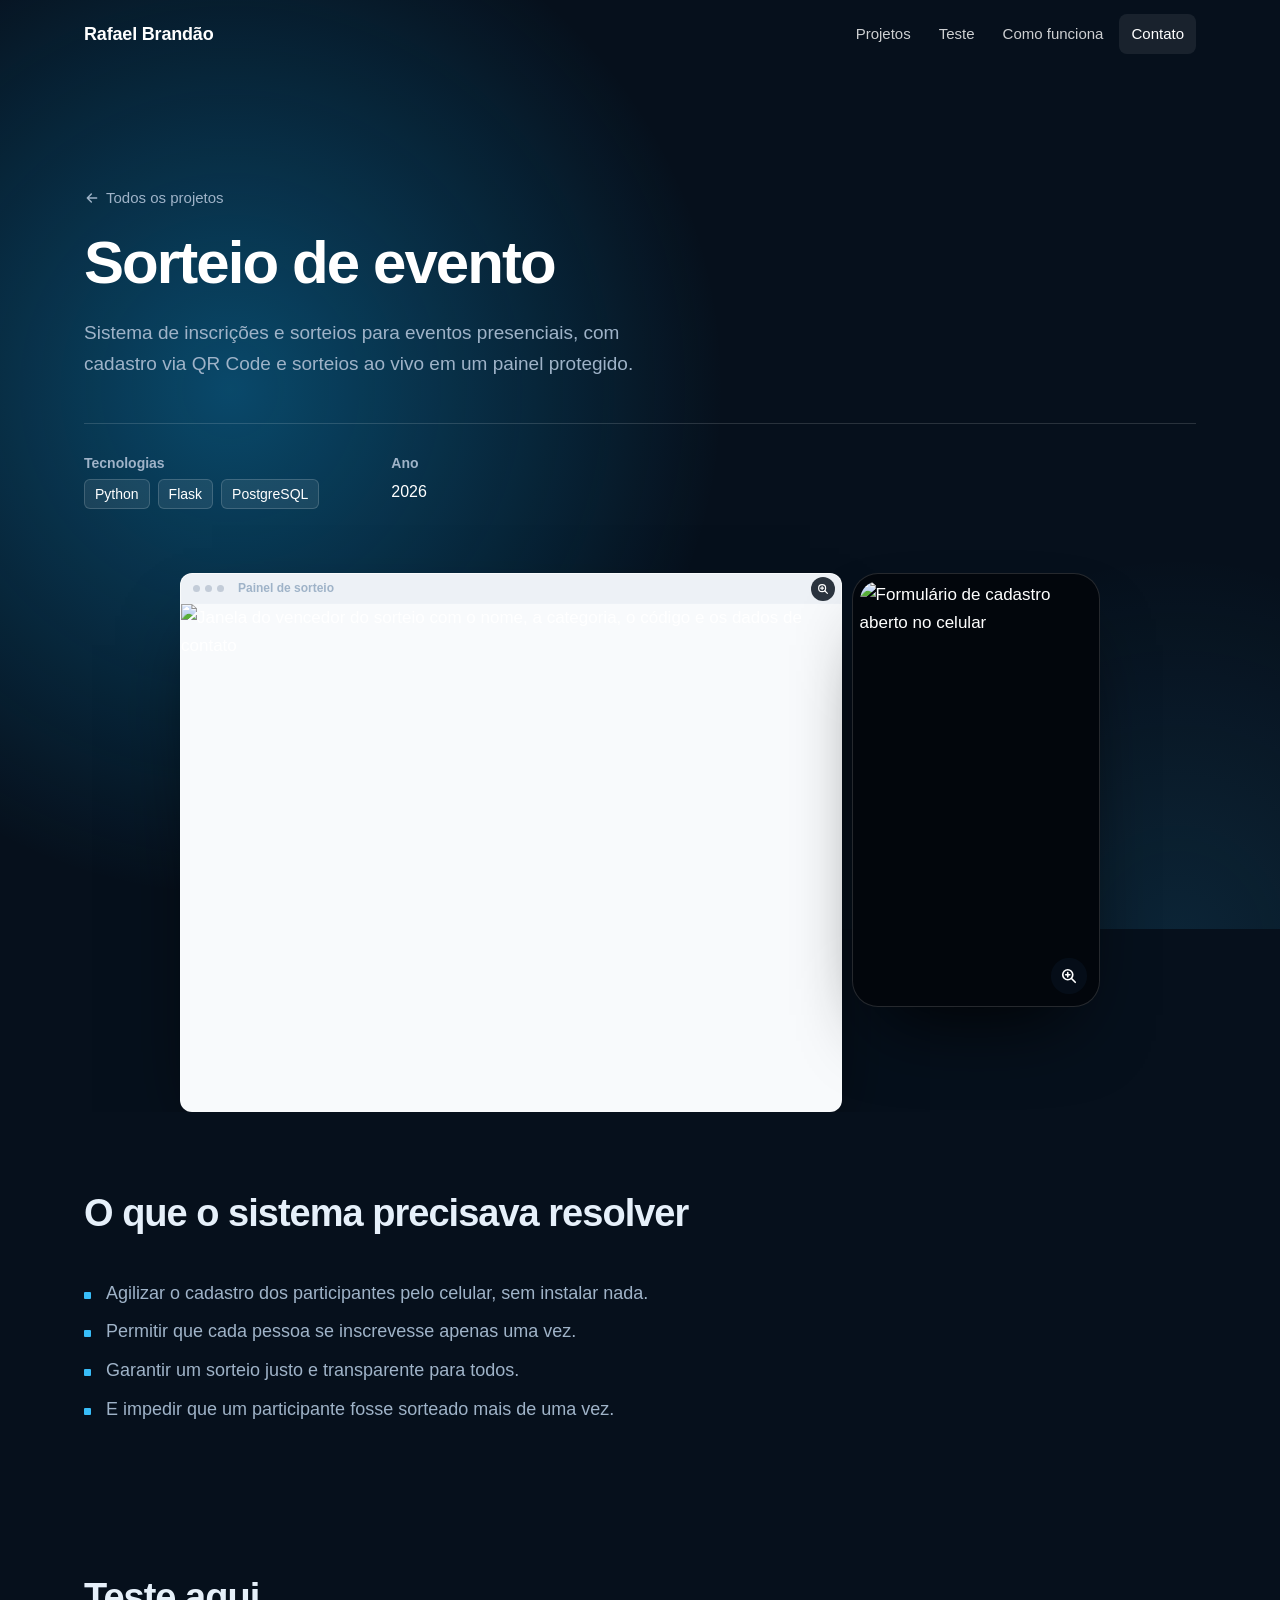
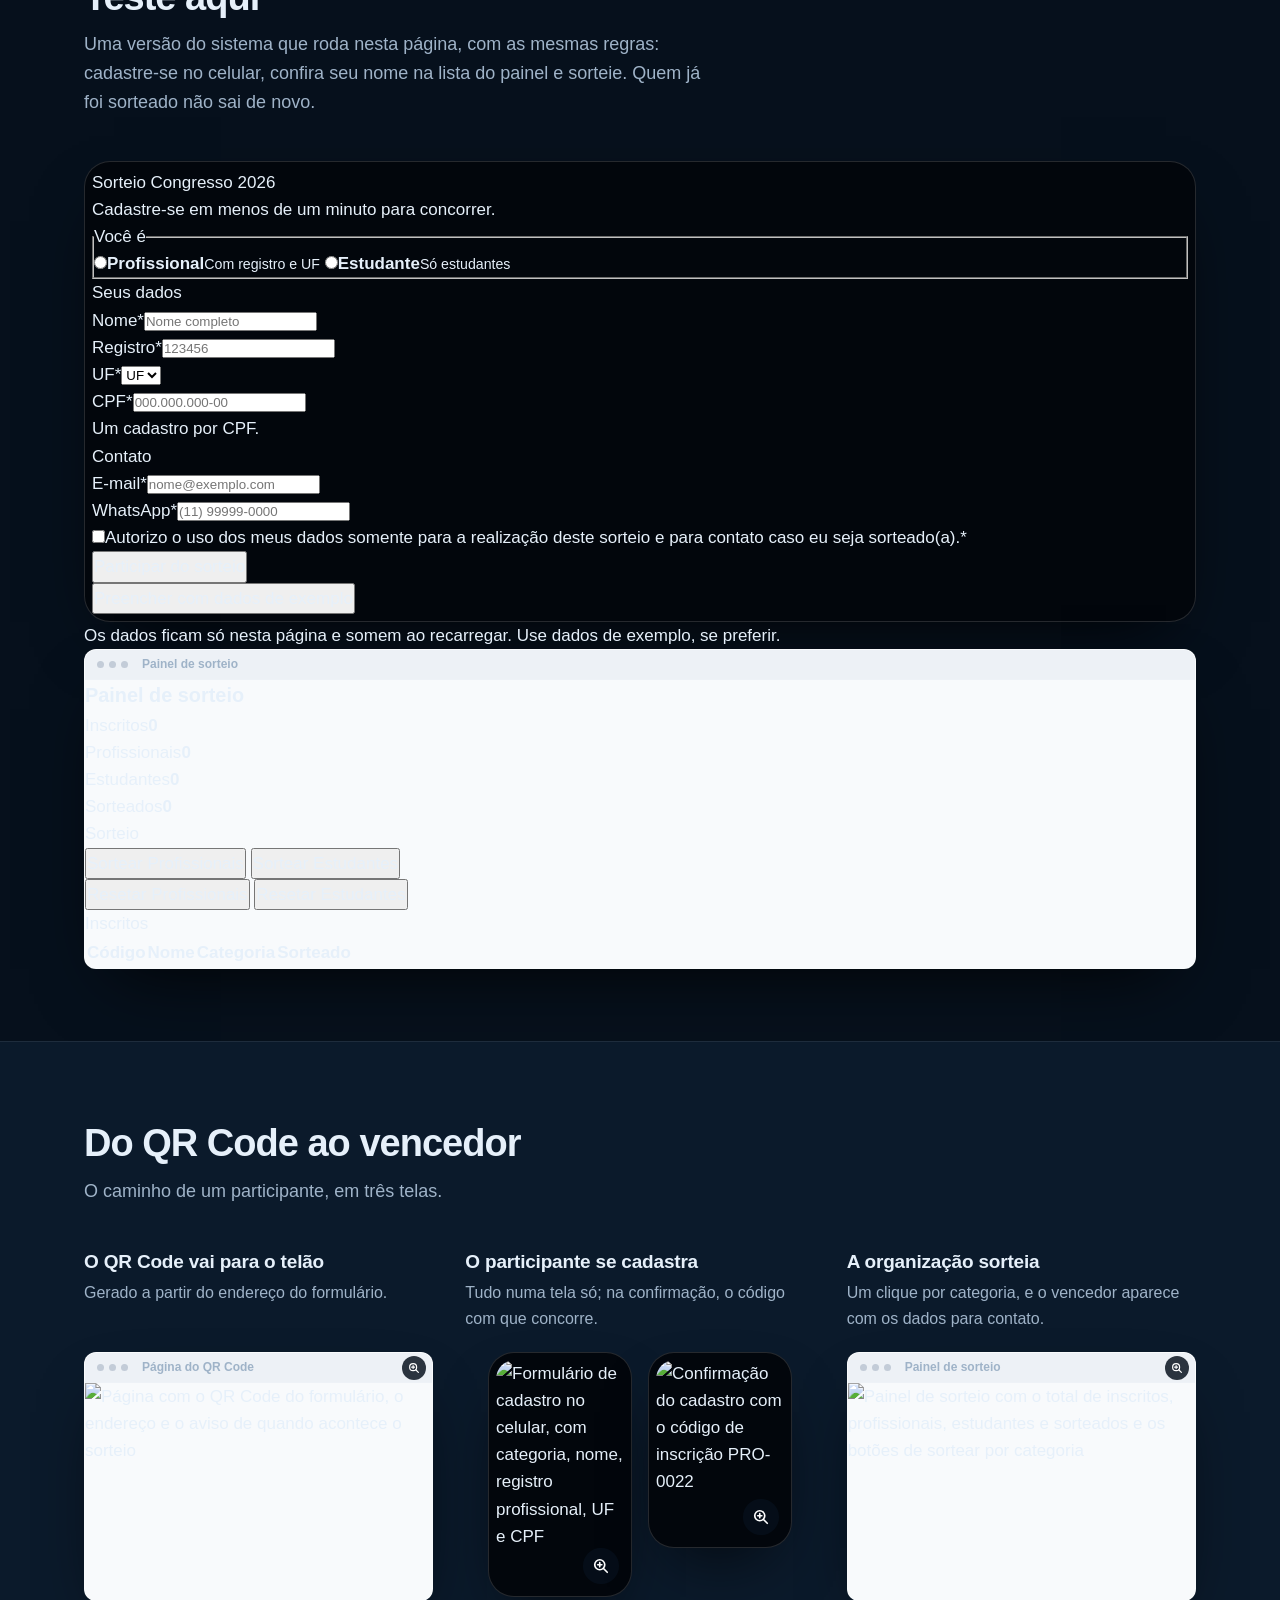
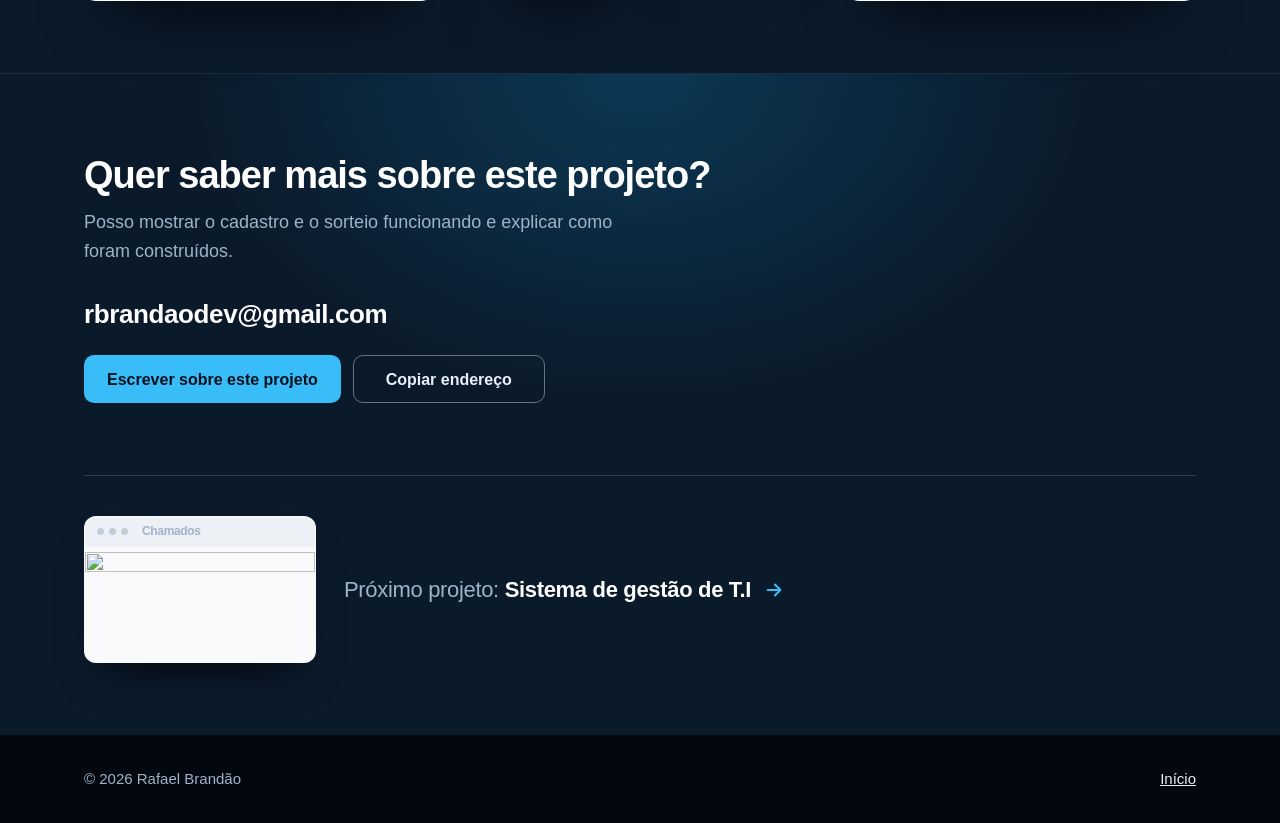
==== projetos/sorteio-evento.html @ 99672ccd "Visual escuro com azul elétrico, novo título e projetos em cartões O site inteiro passa para fundo a" ====
<!DOCTYPE html>
<html lang="pt-BR">
<head>
<meta charset="UTF-8">
<meta name="viewport" content="width=device-width, initial-scale=1">
<title>Sorteio de evento — Rafael Brandão</title>
<meta name="description" content="Estudo de caso: cadastro por QR Code e sorteio ao vivo em eventos, com Flask e PostgreSQL.">
<meta name="theme-color" content="#06101C">
<link rel="icon" href="../assets/icones/icone.svg" type="image/svg+xml">
<link rel="icon" href="../assets/icones/icone-32.png" type="image/png" sizes="32x32">
<link rel="apple-touch-icon" href="../assets/icones/icone-180.png">
<meta property="og:type" content="article">
<meta property="og:locale" content="pt_BR">
<meta property="og:site_name" content="Rafael Brandão">
<meta property="og:title" content="Sorteio de evento — Rafael Brandão">
<meta property="og:description" content="Estudo de caso: cadastro por QR Code e sorteio ao vivo em eventos, com Flask e PostgreSQL.">
<meta property="og:url" content="https://rafaelbrandaodev.github.io/projetos/sorteio-evento.html">
<meta property="og:image" content="https://rafaelbrandaodev.github.io/assets/img/compartilhar/sorteio-evento.png">
<meta property="og:image:width" content="1200">
<meta property="og:image:height" content="630">
<meta property="og:image:alt" content="Janela do vencedor do sorteio e o formulário de cadastro aberto no celular">
<meta name="twitter:card" content="summary_large_image">
<!--
  Projeto mostrado de forma anônima: sem nome ou logo da instituição.
  Nas capturas o evento tem um nome genérico, o cabeçalho com a logo fica de fora
  e os participantes são fictícios.
-->
<link rel="stylesheet" href="../assets/css/estilo.css">
<link rel="stylesheet" href="../assets/css/estudo.css">
<link rel="stylesheet" href="../assets/css/demo-sorteio.css">
</head>
<body>
<a class="pular" href="#conteudo">Pular para o conteúdo</a>

<header class="nav" id="nav">
  <div class="container">
    <a href="../index.html" class="marca">Rafael Brandão</a>
    <button class="nav-toggle" id="nav-toggle" aria-label="Abrir menu" aria-expanded="false" aria-controls="nav-links">
      <svg width="20" height="20" viewBox="0 0 24 24" fill="none" stroke="currentColor" stroke-width="2" stroke-linecap="round" aria-hidden="true"><path d="M4 7h16M4 12h16M4 17h16"/></svg>
    </button>
    <nav class="nav-links" id="nav-links" aria-label="Seções">
      <a href="../index.html#projetos">Projetos</a>
      <a href="#demo">Teste</a>
      <a href="#fluxo">Como funciona</a>
      <a href="#contato">Contato</a>
    </nav>
  </div>
</header>

<main id="conteudo">

  <div class="topo escuro">
    <div class="container">
      <a class="voltar" href="../index.html#projetos">
        <svg width="16" height="16" viewBox="0 0 24 24" fill="none" stroke="currentColor" stroke-width="2.2" stroke-linecap="round" stroke-linejoin="round" aria-hidden="true"><path d="M19 12H5M11 18l-6-6 6-6"/></svg>
        Todos os projetos</a>
      <h1>Sorteio de evento</h1>
      <p class="sub">Sistema de inscrições e sorteios para eventos presenciais, com cadastro via QR Code e sorteios ao vivo em um painel protegido.</p>
      <dl class="ficha">
        <div><dt>Tecnologias</dt><dd><ul class="etiquetas"><li>Python</li><li>Flask</li><li>PostgreSQL</li></ul></dd></div>
        <div><dt>Ano</dt><dd>2026</dd></div>
      </dl>
      <div class="topo-tela">
        <div class="capa capa-sorteio">
          <button type="button" class="janela capa-principal ampliavel" data-titulo="Vencedor do sorteio"><span class="janela-barra">Painel de sorteio</span><img src="../assets/img/sorteio-evento/vencedor.png" srcset="../assets/img/sorteio-evento/vencedor-160.webp 160w, ../assets/img/sorteio-evento/vencedor-160.webp 160w, ../assets/img/sorteio-evento/vencedor-240.webp 240w, ../assets/img/sorteio-evento/vencedor-240.webp 240w, ../assets/img/sorteio-evento/vencedor-320.webp 320w, ../assets/img/sorteio-evento/vencedor-320.webp 320w, ../assets/img/sorteio-evento/vencedor-480.webp 480w, ../assets/img/sorteio-evento/vencedor-480.webp 480w, ../assets/img/sorteio-evento/vencedor-640.webp 640w, ../assets/img/sorteio-evento/vencedor-640.webp 640w, ../assets/img/sorteio-evento/vencedor-960.webp 960w, ../assets/img/sorteio-evento/vencedor-960.webp 960w, ../assets/img/sorteio-evento/vencedor.png 1160w" sizes="(max-width:880px) 68vw, (max-width:1208px) 64vw, 660px" alt="Janela do vencedor do sorteio com o nome, a categoria, o código e os dados de contato" width="1160" height="890"></button>
          <button type="button" class="celular capa-peca ampliavel" data-titulo="Cadastro no celular" data-ampliada="../assets/img/sorteio-evento/cadastro.png" data-largura="824"><img src="../assets/img/sorteio-evento/cadastro-foco.png" srcset="../assets/img/sorteio-evento/cadastro-foco-160.webp 160w, ../assets/img/sorteio-evento/cadastro-foco-240.webp 240w, ../assets/img/sorteio-evento/cadastro-foco-320.webp 320w, ../assets/img/sorteio-evento/cadastro-foco-480.webp 480w, ../assets/img/sorteio-evento/cadastro-foco-640.webp 640w, ../assets/img/sorteio-evento/cadastro-foco.png 824w" sizes="(max-width:880px) 24vw, (max-width:1208px) 23vw, 232px" alt="Formulário de cadastro aberto no celular" width="824" height="1480"></button>
        </div>
      </div>
    </div>
  </div>

  <section id="contexto">
    <div class="container">
      <div class="titulo-sec"><h2>O que o sistema precisava resolver</h2></div>
      <div class="texto-longo">
        <ul class="objetivos">
          <li>Agilizar o cadastro dos participantes pelo celular, sem instalar nada.</li>
          <li>Permitir que cada pessoa se inscrevesse apenas uma vez.</li>
          <li>Garantir um sorteio justo e transparente para todos.</li>
          <li>E impedir que um participante fosse sorteado mais de uma vez.</li>
        </ul>
      </div>
    </div>
  </section>

  <section id="demo" class="escuro">
    <div class="container">
      <div class="titulo-sec">
        <h2>Teste aqui</h2>
        <p>Uma versão do sistema que roda nesta página, com as mesmas regras: cadastre-se no celular, confira seu nome na lista do painel e sorteie. Quem já foi sorteado não sai de novo.</p>
      </div>
      <div class="demo-sorteio" data-demo-sorteio>
        <div>
          <div class="celular">
            <div class="ds-tela">
              <div class="ds-tela-conteudo" data-tela="cadastro">
                <p class="ds-titulo">Sorteio Congresso 2026</p>
                <p class="ds-copia">Cadastre-se em menos de um minuto para concorrer.</p>
                <form class="ds-cartao" id="ds-form" novalidate>
                  <p class="so-leitor" aria-live="polite" id="ds-aviso"></p>
                  <p class="ds-alerta" id="ds-alerta" role="alert" hidden></p>
                  <fieldset>
                    <legend class="ds-secao">Você é</legend>
                    <div class="ds-tipos">
                      <label class="ds-tipo"><input type="radio" name="tipo" value="profissional"><span><strong>Profissional</strong><small>Com registro e UF</small></span></label>
                      <label class="ds-tipo"><input type="radio" name="tipo" value="estudante"><span><strong>Estudante</strong><small>Só estudantes</small></span></label>
                    </div>
                  </fieldset>
                  <span class="ds-secao">Seus dados</span>
                  <div class="ds-campo"><label for="ds-nome">Nome<span class="ds-obrigatorio" aria-hidden="true">*</span></label><input id="ds-nome" placeholder="Nome completo" autocomplete="off" maxlength="120"></div>
                  <div class="ds-linha ds-so-profissional">
                    <div class="ds-campo"><label for="ds-registro">Registro<span class="ds-obrigatorio" aria-hidden="true">*</span></label><input id="ds-registro" placeholder="123456" inputmode="numeric" autocomplete="off"></div>
                    <div class="ds-campo"><label for="ds-uf">UF<span class="ds-obrigatorio" aria-hidden="true">*</span></label><select id="ds-uf"><option value="">UF</option></select></div>
                  </div>
                  <div class="ds-campo"><label for="ds-cpf">CPF<span class="ds-obrigatorio" aria-hidden="true">*</span></label><input id="ds-cpf" placeholder="000.000.000-00" inputmode="numeric" autocomplete="off" maxlength="14" aria-describedby="ds-cpf-ajuda"><p class="ds-ajuda" id="ds-cpf-ajuda">Um cadastro por CPF.</p></div>
                  <span class="ds-secao">Contato</span>
                  <div class="ds-campo"><label for="ds-email">E-mail<span class="ds-obrigatorio" aria-hidden="true">*</span></label><input id="ds-email" type="email" placeholder="nome@exemplo.com" autocomplete="off" autocapitalize="off" spellcheck="false"></div>
                  <div class="ds-campo"><label for="ds-whatsapp">WhatsApp<span class="ds-obrigatorio" aria-hidden="true">*</span></label><input id="ds-whatsapp" placeholder="(11) 99999-0000" inputmode="tel" autocomplete="off" maxlength="15"></div>
                  <div class="ds-consentimento"><input type="checkbox" id="ds-consentimento"><label for="ds-consentimento">Autorizo o uso dos meus dados somente para a realização deste sorteio e para contato caso eu seja sorteado(a).<span class="ds-obrigatorio" aria-hidden="true">*</span></label></div>
                  <button type="submit" class="ds-btn ds-btn-marca ds-enviar">Participar do sorteio</button>
                </form>
                <button type="button" class="ds-exemplo" data-acao="exemplo">Preencher com dados de exemplo</button>
              </div>
              <div class="ds-tela-conteudo" data-tela="confirmacao" hidden>
                <div class="ds-cartao ds-confirmacao">
                  <span class="ds-check" aria-hidden="true"><svg viewBox="0 0 24 24"><path d="M5 12.5l4.5 4.5L19 7.5"/></svg></span>
                  <h3 class="ds-titulo" tabindex="-1" data-campo="titulo"></h3>
                  <p class="ds-copia" data-campo="categoria"></p>
                  <div class="ds-caixa-codigo"><span>Seu código de inscrição</span><strong data-campo="codigo"></strong></div>
                  <button type="button" class="ds-link" data-acao="outra">Cadastrar outra pessoa</button>
                </div>
              </div>
            </div>
          </div>
          <p class="ds-legenda">Os dados ficam só nesta página e somem ao recarregar. Use dados de exemplo, se preferir.</p>
        </div>
        <div class="janela">
          <span class="janela-barra">Painel de sorteio</span>
          <div class="ds-painel">
            <h3>Painel de sorteio</h3>
            <div class="ds-numeros">
              <div><span>Inscritos</span><strong data-n="total">0</strong></div>
              <div><span>Profissionais</span><strong data-n="profissional">0</strong></div>
              <div><span>Estudantes</span><strong data-n="estudante">0</strong></div>
              <div class="ds-destaque"><span>Sorteados</span><strong data-n="sorteados">0</strong></div>
            </div>
            <div class="ds-bloco">
              <p class="ds-rotulo-sec">Sorteio</p>
              <div class="ds-sortear">
                <button type="button" class="ds-btn ds-btn-marca" data-sortear="profissional">Sortear Profissionais</button>
                <button type="button" class="ds-btn ds-btn-marca" data-sortear="estudante">Sortear Estudantes</button>
              </div>
              <div class="ds-resetar">
                <button type="button" class="ds-btn ds-btn-casca" data-resetar="profissional">Resetar Profissionais</button>
                <button type="button" class="ds-btn ds-btn-casca" data-resetar="estudante">Resetar Estudantes</button>
              </div>
            </div>
            <div class="ds-bloco">
              <p class="ds-rotulo-sec">Inscritos</p>
              <p class="ds-contagem" aria-live="polite"></p>
              <div class="ds-lista" tabindex="0" role="region" aria-label="Lista de inscritos">
                <table>
                  <thead><tr><th scope="col">Código</th><th scope="col">Nome</th><th scope="col">Categoria</th><th scope="col">Sorteado</th></tr></thead>
                  <tbody></tbody>
                </table>
              </div>
            </div>
            <div class="ds-modal" role="dialog" aria-modal="true" aria-labelledby="ds-modal-titulo" hidden>
              <div class="ds-modal-caixa">
                <div class="ds-modal-topo"><h4 id="ds-modal-titulo">Vencedor do sorteio</h4><button type="button" class="ds-fechar" aria-label="Fechar">×</button></div>
                <div data-etapa="suspense" aria-live="polite"><p class="ds-suspense">Sorteando…</p><div class="ds-carretel" aria-hidden="true"><span></span><span></span><span></span></div></div>
                <p class="ds-falha" data-etapa="erro" role="alert" hidden></p>
                <div class="ds-resultado" data-etapa="resultado" aria-live="polite" hidden>
                  <p class="ds-rotulo-sec" data-campo="tipo"></p>
                  <p class="ds-vencedor" data-campo="nome"></p>
                  <span class="ds-codigo" data-campo="codigo"></span>
                  <p class="ds-voce-marca" data-voce hidden>Seu cadastro foi o sorteado.</p>
                  <dl class="ds-detalhes">
                    <dt>Registro</dt><dd data-campo="registro"></dd>
                    <dt>E-mail</dt><dd data-campo="email"></dd>
                    <dt>CPF</dt><dd data-campo="cpf"></dd>
                    <dt>WhatsApp</dt><dd data-campo="whatsapp"></dd>
                  </dl>
                </div>
              </div>
            </div>
          </div>
        </div>
      </div>
      <noscript><p>A demonstração precisa de JavaScript.</p></noscript>
    </div>
  </section>

  <section id="fluxo">
    <div class="container">
      <div class="titulo-sec">
        <h2>Do QR Code ao vencedor</h2>
        <p>O caminho de um participante, em três telas.</p>
      </div>
      <div class="passos iguais">
        <div>
          <h3>O QR Code vai para o telão</h3>
          <p>Gerado a partir do endereço do formulário.</p>
          <button type="button" class="janela ampliavel" data-titulo="Página do QR Code"><span class="janela-barra">Página do QR Code</span><img src="../assets/img/sorteio-evento/qrcode.png" srcset="../assets/img/sorteio-evento/qrcode-160.webp 160w, ../assets/img/sorteio-evento/qrcode-240.webp 240w, ../assets/img/sorteio-evento/qrcode-320.webp 320w, ../assets/img/sorteio-evento/qrcode-480.webp 480w, ../assets/img/sorteio-evento/qrcode-640.webp 640w, ../assets/img/sorteio-evento/qrcode-960.webp 960w, ../assets/img/sorteio-evento/qrcode-1280.webp 1280w, ../assets/img/sorteio-evento/qrcode-1920.webp 1920w, ../assets/img/sorteio-evento/qrcode.png 2160w" sizes="(max-width:880px) 94vw, (max-width:1208px) 29vw, 347px" alt="Página com o QR Code do formulário, o endereço e o aviso de quando acontece o sorteio" width="2160" height="1732" loading="lazy"></button>
        </div>
        <div>
          <h3>O participante se cadastra</h3>
          <p>Tudo numa tela só; na confirmação, o código com que concorre.</p>
          <div class="par">
            <button type="button" class="celular ampliavel" data-titulo="Cadastro no celular" data-ampliada="../assets/img/sorteio-evento/cadastro.png" data-largura="824"><img src="../assets/img/sorteio-evento/cadastro-foco.png" srcset="../assets/img/sorteio-evento/cadastro-foco-160.webp 160w, ../assets/img/sorteio-evento/cadastro-foco-240.webp 240w, ../assets/img/sorteio-evento/cadastro-foco-320.webp 320w, ../assets/img/sorteio-evento/cadastro-foco-480.webp 480w, ../assets/img/sorteio-evento/cadastro-foco-640.webp 640w, ../assets/img/sorteio-evento/cadastro-foco.png 824w" sizes="(max-width:880px) 39vw, (max-width:1208px) 11vw, 144px" alt="Formulário de cadastro no celular, com categoria, nome, registro profissional, UF e CPF" width="824" height="1480" loading="lazy"></button>
            <button type="button" class="celular ampliavel" data-titulo="Confirmação do cadastro"><img src="../assets/img/sorteio-evento/confirmacao.png" srcset="../assets/img/sorteio-evento/confirmacao-160.webp 160w, ../assets/img/sorteio-evento/confirmacao-240.webp 240w, ../assets/img/sorteio-evento/confirmacao-320.webp 320w, ../assets/img/sorteio-evento/confirmacao-480.webp 480w, ../assets/img/sorteio-evento/confirmacao-640.webp 640w, ../assets/img/sorteio-evento/confirmacao.png 824w" sizes="(max-width:880px) 39vw, (max-width:1208px) 11vw, 144px" alt="Confirmação do cadastro com o código de inscrição PRO-0022" width="824" height="1162" loading="lazy"></button>
          </div>
        </div>
        <div>
          <h3>A organização sorteia</h3>
          <p>Um clique por categoria, e o vencedor aparece com os dados para contato.</p>
          <button type="button" class="janela ampliavel" data-titulo="Painel de sorteio"><span class="janela-barra">Painel de sorteio</span><img src="../assets/img/sorteio-evento/painel.png" srcset="../assets/img/sorteio-evento/painel-160.webp 160w, ../assets/img/sorteio-evento/painel-240.webp 240w, ../assets/img/sorteio-evento/painel-320.webp 320w, ../assets/img/sorteio-evento/painel-480.webp 480w, ../assets/img/sorteio-evento/painel-640.webp 640w, ../assets/img/sorteio-evento/painel-960.webp 960w, ../assets/img/sorteio-evento/painel-1280.webp 1280w, ../assets/img/sorteio-evento/painel.png 1888w" sizes="(max-width:880px) 94vw, (max-width:1208px) 29vw, 347px" alt="Painel de sorteio com o total de inscritos, profissionais, estudantes e sorteados e os botões de sortear por categoria" width="1888" height="1180" loading="lazy"></button>
        </div>
      </div>
    </div>
  </section>

  <section id="contato" class="fim escuro">
    <div class="container">
      <div class="titulo-sec">
        <h2>Quer saber mais sobre este projeto?</h2>
        <p>Posso mostrar o cadastro e o sorteio funcionando e explicar como foram construídos.</p>
      </div>
      <p class="email">rbrandaodev@gmail.com</p>
      <div class="acoes">
        <a class="btn btn-primario" href="mailto:rbrandaodev@gmail.com?subject=Sorteio%20de%20evento">Escrever sobre este projeto</a>
        <button type="button" class="btn btn-secundario" data-copiar="rbrandaodev@gmail.com" aria-live="polite">Copiar endereço</button>
      </div>
      <a class="proximo" href="sistema-gestao-ti.html">
        <span class="janela"><span class="janela-barra">Chamados</span><img src="../assets/img/sistema-ti/chamados-fila.png" srcset="../assets/img/sistema-ti/chamados-fila-160.webp 160w, ../assets/img/sistema-ti/chamados-fila-240.webp 240w, ../assets/img/sistema-ti/chamados-fila-320.webp 320w, ../assets/img/sistema-ti/chamados-fila-480.webp 480w, ../assets/img/sistema-ti/chamados-fila-640.webp 640w, ../assets/img/sistema-ti/chamados-fila-960.webp 960w, ../assets/img/sistema-ti/chamados-fila-1280.webp 1280w, ../assets/img/sistema-ti/chamados-fila-1920.webp 1920w, ../assets/img/sistema-ti/chamados-fila.png 2560w" sizes="230px" alt="" width="2560" height="1280" loading="lazy"></span>
        <span>Próximo projeto: <b>Sistema de gestão de T.I</b> <svg width="22" height="22" viewBox="0 0 24 24" fill="none" stroke="currentColor" stroke-width="2.2" stroke-linecap="round" stroke-linejoin="round" aria-hidden="true"><path d="M5 12h14M13 6l6 6-6 6"/></svg></span>
      </a>
    </div>
  </section>

</main>

<footer>
  <div class="container">
    <span>© 2026 Rafael Brandão</span>
    <a class="direita" href="../index.html">Início</a>
  </div>
</footer>

<dialog class="lightbox" id="lightbox" aria-label="Tela ampliada">
  <button type="button" class="fechar" aria-label="Fechar">
    <svg width="18" height="18" viewBox="0 0 24 24" fill="none" stroke="currentColor" stroke-width="2.2" stroke-linecap="round" aria-hidden="true"><path d="M6 6l12 12M18 6L6 18"/></svg>
  </button>
  <figure><figcaption></figcaption></figure>
</dialog>

<script src="../assets/js/site.js"></script>
<script src="../assets/js/demo-sorteio.js"></script>
</body>
</html>
---- assets/css/estilo.css ----
/* ---------- Manrope (local; licença SIL OFL 1.1 em assets/fontes/OFL.txt) ---------- */
/* fonte variável, só o subconjunto latino: um arquivo cobre os pesos de 200 a 800 */
@font-face{font-family:'Manrope';font-style:normal;font-weight:200 800;font-display:swap;src:url('../fontes/manrope.woff2') format('woff2')}

:root{
  /* fundo azul-marinho bem escuro, com o azul elétrico como cor de destaque */
  --navy-0:#030810;
  --navy:#08131F;
  --navy-2:#11243A;
  --fundo:#06101C;
  --superficie:#0B1A2B;     /* cartões e seções que se destacam do fundo */
  --superficie-2:#11243A;
  --fundo-suave:#F8FAFC;    /* o fundo das telas dos projetos: a sobra das janelas .iguais some nele */
  --tinta:#E6F0FA;          /* texto principal: 16,6:1 no fundo */
  --texto-2:#9FB3C8;        /* texto secundário: 8,9:1 no fundo */
  --no-escuro:#E6F0FA;
  --no-escuro-2:#9FB3C8;
  --acao:#38BDF8;           /* preenchimento de botão, com texto --sobre-acao: 8,9:1 */
  --acao-forte:#7DD3FC;
  --sobre-acao:#04111F;
  --destaque:#38BDF8;       /* texto de destaque, links e foco: 8,9:1 no fundo */
  --borda:rgba(255,255,255,.08);
  --etiqueta-fundo:rgba(14,165,233,.16);
  --etiqueta-tinta:#BAE6FD; /* 11,5:1 sobre a etiqueta */
  --borda-no-escuro:rgba(255,255,255,.38);  /* contorno de controles */
  --raio:12px;
}
*{margin:0;padding:0;box-sizing:border-box}
html{scroll-behavior:smooth;scrollbar-color:#1E3A52 var(--fundo);accent-color:var(--acao)}
html:has(dialog[open]){overflow:hidden}
body{
  font-family:'Manrope',-apple-system,'Segoe UI',Roboto,'Helvetica Neue',Arial,sans-serif;
  font-size:17px;line-height:1.6;color:var(--tinta);background:var(--fundo);
  -webkit-font-smoothing:antialiased;caret-color:var(--destaque);
}
::selection{background:var(--destaque);color:var(--navy-0)}
a{color:inherit}
img{max-width:100%;height:auto;display:block}
button{font:inherit;color:inherit}
:focus-visible{outline:2px solid var(--destaque);outline-offset:3px;border-radius:6px}
/* a nav, o rodapé e a tela ampliada são escuros sem levar a classe .escuro */
.escuro :focus-visible,.nav :focus-visible,footer :focus-visible,.lightbox :focus-visible{outline-color:var(--destaque)}
h1,h2,h3{text-wrap:balance}
p{text-wrap:pretty}
ul{list-style:none}

.so-leitor{position:absolute;width:1px;height:1px;overflow:hidden;clip-path:inset(50%);white-space:nowrap}
.pular{position:fixed;top:12px;left:12px;z-index:70;padding:10px 16px;border-radius:10px;background:var(--acao);color:var(--sobre-acao);font-weight:600;text-decoration:none;transform:translateY(-200%)}
.pular:focus{transform:none}

.container{max-width:1160px;margin:0 auto;padding:0 24px}
section{padding:104px 0 96px;scroll-margin-top:64px}
.titulo-sec{max-width:720px;margin-bottom:44px}
.titulo-sec h2{font-size:38px;font-weight:800;line-height:1.12;letter-spacing:-.026em;margin-bottom:12px}
.titulo-sec p{font-size:18px;color:var(--texto-2);max-width:62ch}
.a-definir{
  display:inline-block;font-weight:700;color:#6B4E00;background:#FFF3C4;
  border:1px dashed #B8900F;border-radius:6px;padding:0 8px;
}

/* ---------- nav ---------- */
.nav{position:fixed;top:0;left:0;right:0;z-index:60;border-bottom:1px solid transparent;transition:background .25s,border-color .25s}
/* sem backdrop-filter: com o fundo a 97% o desfoque não aparece, e ele seria refeito a cada quadro da rolagem */
.nav.rolado{background:rgba(6,16,28,.95);border-bottom-color:rgba(255,255,255,.08)}
.nav .container{display:flex;align-items:center;gap:24px;height:68px}
.marca{color:#fff;font-weight:800;font-size:18px;letter-spacing:-.01em;text-decoration:none;margin-right:auto;padding:8px 0}
.nav-links{display:flex;align-items:center;gap:4px;font-size:15px;font-weight:500;color:rgba(255,255,255,.8)}
.nav-links a{padding:8px 12px;border-radius:8px;text-decoration:none;transition:color .15s,background .15s}
.nav-links a:hover,.nav-links a.ativo{color:#fff;background:rgba(255,255,255,.08)}
.nav-toggle{display:none;width:44px;height:44px;border-radius:10px;border:1px solid var(--borda-no-escuro);background:none;color:#fff;cursor:pointer;align-items:center;justify-content:center}
@media (max-width:800px){
  .nav{background:rgba(6,16,28,.94)}
  .nav .container{height:60px}
  .nav-toggle{display:inline-flex}
  .nav-links{display:none;position:absolute;top:60px;left:0;right:0;flex-direction:column;align-items:stretch;gap:2px;background:rgba(6,16,28,.98);padding:8px 16px 16px;border-bottom:1px solid rgba(255,255,255,.08)}
  .nav-links.aberto{display:flex}
  .nav-links a{padding:13px 12px;font-size:16px}
}

/* ---------- topo escuro ---------- */
/* brilho azul atrás do título, sobre o fundo */
.topo{color:#fff;padding:176px 0 104px;background:
  radial-gradient(55% 65% at 18% 35%,rgba(14,165,233,.38),transparent 70%),
  radial-gradient(40% 50% at 92% 85%,rgba(56,189,248,.12),transparent 70%),
  var(--fundo)}
.topo h1{font-size:60px;font-weight:800;line-height:1.04;letter-spacing:-.032em;margin-bottom:24px;max-width:15ch}
.topo .sub{font-size:19px;color:var(--no-escuro-2);max-width:58ch}
.acoes{display:flex;flex-wrap:wrap;gap:12px;margin-top:36px}
.btn{display:inline-flex;align-items:center;justify-content:center;gap:8px;min-height:48px;padding:0 22px;border-radius:10px;border:1px solid transparent;font-size:16px;font-weight:600;text-decoration:none;cursor:pointer;transition:background .15s,border-color .15s}
.btn-primario{background:var(--acao);color:var(--sobre-acao)}
.btn-primario:hover{background:var(--acao-forte)}
.btn-secundario{background:none;color:var(--no-escuro);border-color:var(--borda-no-escuro)}
.btn-secundario:hover{border-color:rgba(255,255,255,.62);background:rgba(255,255,255,.05)}

/* ---------- contato: o endereço fica visível e selecionável ---------- */
.email{font-size:26px;font-weight:700;letter-spacing:-.015em;color:#fff;user-select:all;overflow-wrap:anywhere}
.email + .acoes{margin-top:20px}
[data-copiar]{min-width:12em}

/* ---------- aparelhos: cada tela aparece onde o sistema roda ---------- */
/* janela de navegador, tablet ou celular, com a tela inteira reduzida dentro; o clique abre a tela no tamanho real */
.janela,.tablet,.celular{display:block;width:100%;padding:0;text-align:left;box-shadow:0 30px 70px -30px rgba(0,0,0,.9)}
.janela img,.tablet img,.celular img{display:block;width:100%}
.janela{border-radius:var(--raio);overflow:hidden;background:var(--fundo-suave);border:1px solid rgba(255,255,255,.1)}
.janela-barra{display:flex;align-items:center;height:30px;padding:0 40px 0 12px;background:#EDF1F6;border-bottom:1px solid var(--borda);font-size:12px;font-weight:600;color:var(--texto-2);white-space:nowrap;overflow:hidden;text-overflow:ellipsis}
.janela-barra::before{content:"";flex:none;width:7px;height:7px;border-radius:50%;background:#C3CCD8;box-shadow:12px 0 #C3CCD8,24px 0 #C3CCD8;margin-right:38px}
.tablet{padding:10px;border-radius:22px;background:#02060C;border:1px solid rgba(255,255,255,.14)}
.tablet img{border-radius:8px}
.celular{padding:7px;border-radius:26px;background:#02060C;border:1px solid rgba(255,255,255,.14)}
.celular img{border-radius:19px}

/* composição de capa: uma tela principal e uma peça sobreposta, diferente em cada projeto */
.capa{position:relative;display:block;padding-bottom:10%}
.capa-principal{width:80%}
.capa .capa-peca{position:absolute;right:0;bottom:0}
.capa-ti .capa-peca{width:46%}
.capa-timer .capa-peca{width:44%}
.capa-sorteio{padding-bottom:0}
/* aqui as duas peças ficam lado a lado: o celular cobriria a barra da janela */
.capa-sorteio .capa-principal{width:72%;margin-top:7%}
.capa-sorteio .capa-peca{width:27%;top:0;bottom:auto}

.ampliavel{position:relative;cursor:zoom-in}
/* a lupa avisa que a captura abre maior; no toque não existe cursor para avisar */
.ampliavel::after{
  content:"";position:absolute;right:12px;bottom:12px;width:36px;height:36px;border-radius:50%;
  background:rgba(6,16,28,.84) url("data:image/svg+xml,%3Csvg xmlns='http://www.w3.org/2000/svg' viewBox='0 0 24 24' fill='none' stroke='%23fff' stroke-width='2' stroke-linecap='round'%3E%3Ccircle cx='10.5' cy='10.5' r='6'/%3E%3Cpath d='M15 15l4.5 4.5M10.5 8v5M8 10.5h5'/%3E%3C/svg%3E") center/20px no-repeat;
  transition:background-color .15s;
}
.ampliavel:hover::after,.ampliavel:focus-visible::after{background-color:var(--acao)}
/* na janela, a lupa fica na barra, como um controle da própria janela */
.janela.ampliavel::after{top:3px;right:6px;bottom:auto;width:24px;height:24px;background-size:14px}

/* ---------- rodapé ---------- */
footer{background:var(--navy-0);color:var(--no-escuro-2);font-size:15px}
footer .container{display:flex;align-items:center;flex-wrap:wrap;gap:4px 32px;padding-top:22px;padding-bottom:22px}
footer a{color:var(--no-escuro);display:inline-block;padding:10px 0}
footer .direita{margin-left:auto}

/* ---------- tela ampliada ---------- */
.lightbox{border:0;padding:0;background:transparent;max-width:min(1600px,calc(100vw - 168px));max-height:92vh;margin:auto}
.lightbox::backdrop{background:rgba(3,8,16,.95)}
.lightbox img{max-height:84vh;width:auto;border-radius:10px}
.lightbox figcaption{color:var(--no-escuro);font-size:15px;text-align:center;margin-top:12px}
.lightbox button{position:fixed;width:44px;height:44px;border-radius:50%;cursor:pointer;border:1px solid var(--borda-no-escuro);background:rgba(6,16,28,.84);color:#fff;display:flex;align-items:center;justify-content:center}
.lightbox button:hover{background:var(--acao);border-color:transparent}
.lightbox .fechar{top:16px;right:16px}
.lightbox .passo{top:50%;transform:translateY(-50%)}
.lightbox .anterior{left:16px}
.lightbox .seguinte{right:16px}

@media (max-width:800px){
  body{font-size:16px}
  section{padding:76px 0 68px}
  .titulo-sec{margin-bottom:32px}
  .titulo-sec h2{font-size:30px}
  .titulo-sec p{font-size:17px}
  .topo{padding:124px 0 72px}
  .topo h1{font-size:40px}
  .topo .sub{font-size:17px}
  .email{font-size:21px}

  /* a captura abre no tamanho em que dá para ler e a pessoa arrasta para ver o resto */
  .lightbox{width:100vw;height:100dvh;max-width:none;max-height:none;overflow:auto;overscroll-behavior:contain}
  .lightbox figure{width:max-content;min-width:100%;padding:72px 16px 84px}
  .lightbox img{max-height:none;max-width:none;width:min(var(--largura-natural,100vw),1100px)}
  .lightbox figcaption{position:sticky;left:16px;width:calc(100vw - 32px);text-align:left}
  .lightbox .passo{top:auto;bottom:16px;transform:none}
}
/* entrada ao rolar: o site.js marca com .revelar só o que está abaixo da primeira tela, e põe
   .visivel quando o bloco entra na tela. Sem script, ou com movimento reduzido, nada fica escondido */
.revelar{opacity:0;transform:translateY(16px);transition:opacity .5s ease,transform .6s cubic-bezier(.16,1,.3,1)}
.revelar.visivel{opacity:1;transform:none}

@media (prefers-reduced-motion:reduce){
  html{scroll-behavior:auto}
  .nav,.nav-links a,.btn,.capa,.ampliavel::after{transition:none}
  .revelar{opacity:1;transform:none;transition:none}
}
---- assets/css/estudo.css ----
/* Estudos de caso (projetos/*.html): carregado depois do estilo.css */

/* seções mais baixas que na página inicial: o estudo de caso é lido de passagem */
main section{padding:80px 0 72px}
@media (max-width:800px){main section{padding:60px 0 52px}}

/* ---------- topo ---------- */
.topo{padding-bottom:0;overflow:hidden}
.voltar{display:inline-flex;align-items:center;gap:6px;min-height:44px;color:var(--no-escuro-2);font-size:15px;font-weight:500;text-decoration:none;margin-bottom:12px}
.voltar:hover{color:#fff}
.ficha{display:grid;grid-template-columns:auto auto;justify-content:start;gap:24px 72px;margin-top:44px;padding-top:28px;border-top:1px solid rgba(255,255,255,.14)}
.ficha dt{font-size:14px;font-weight:600;color:var(--no-escuro-2);margin-bottom:4px}
.ficha dd{font-size:16px;color:#fff;text-wrap:balance}
/* a captura atravessa a divisa: metade no navy, metade no fundo claro */
.topo-tela{position:relative;margin-top:64px}
.topo-tela::after{content:"";position:absolute;left:-50vw;right:-50vw;bottom:0;height:34%;background:var(--fundo);z-index:0}
.topo-tela .capa{position:relative;z-index:1;max-width:920px;margin-inline:auto}
.topo-tela :is(.janela,.tablet,.celular){box-shadow:0 40px 80px -32px rgba(0,0,0,.9)}
/* abertura: a tela principal sobe e, logo depois, a peça desliza para o lugar dela */
@keyframes capa-sobe{from{opacity:0;transform:translateY(32px)}}
@keyframes peca-entra{from{opacity:0;transform:translate(28px,20px)}}
.topo-tela .capa-principal{animation:capa-sobe .9s cubic-bezier(.16,1,.3,1) .1s both}
.topo-tela .capa-peca{animation:peca-entra .9s cubic-bezier(.16,1,.3,1) .45s both}
@media (prefers-reduced-motion:reduce){.topo-tela :is(.capa-principal,.capa-peca){animation:none}}
/* tecnologias como etiquetas, na versão para o escuro */
.etiquetas{list-style:none;display:flex;flex-wrap:wrap;gap:8px}
.etiquetas li{font-size:14px;font-weight:500;line-height:1.6;padding:3px 10px;border-radius:6px;color:#fff;background:rgba(255,255,255,.08);border:1px solid rgba(255,255,255,.16)}
@media (max-width:880px){.ficha{grid-template-columns:1fr}}

.texto-longo{max-width:68ch}
/* o que o sistema precisava resolver, em itens: um marcador quadrado em Tinta, alinhado à primeira linha */
.objetivos{display:grid;gap:10px}
.objetivos li{position:relative;padding-left:22px;color:var(--texto-2);font-size:18px}
.objetivos li::before{content:"";position:absolute;left:0;top:.72em;width:7px;height:7px;background:var(--destaque);border-radius:1px}

/* ---------- passo a passo: três passos lado a lado, cada um com a sua tela embaixo ---------- */
#fluxo{background:var(--superficie);border-top:1px solid var(--borda);border-bottom:1px solid var(--borda)}
.passos{display:grid;grid-template-columns:repeat(3,minmax(0,1fr));gap:0 32px}
/* subgrid: títulos, textos e telas dos três passos ficam alinhados entre si */
.passos > div{display:grid;grid-row:span 3;grid-template-rows:subgrid;align-content:start}
.passos h3{font-size:19px;font-weight:700;letter-spacing:-.01em;line-height:1.3;margin-bottom:6px}
.passos p{color:var(--texto-2);font-size:16px;margin-bottom:20px}
/* .iguais: todas as janelas da grade com a mesma proporção. A tela entra inteira, sem corte, alinhada
   pelo topo; a sobra tem a cor do fundo das telas, então some na janela */
:is(.passos,.miniaturas).iguais .janela img{aspect-ratio:16/10;object-fit:contain;object-position:center top}
.passos.iguais .janela{align-self:start}
/* os dois celulares do sorteio ficam com a mesma altura das janelas 16:10 ao lado */
.passos.iguais .par{width:87%;margin-inline:auto}
/* duas telas de celular lado a lado */
.par{display:flex;align-items:flex-start;gap:16px}
.par .celular{flex:1;min-width:0}
@media (max-width:880px){
  .passos{grid-template-columns:minmax(0,1fr);gap:44px}
  .passos > div{grid-row:auto;grid-template-rows:none}
}

/* ---------- telas: miniaturas em grade; o clique abre cada uma no tamanho real ---------- */
#telas{background:var(--superficie);border-top:1px solid var(--borda)}
/* com as telas logo depois do passo a passo (sistema de T.I), os fundos trocam para continuar alternando */
#fluxo + #telas{background:var(--fundo);border-top:0}
.miniaturas{display:grid;grid-template-columns:repeat(3,minmax(0,1fr));gap:32px 28px}
.miniaturas figcaption{margin-top:12px;font-size:15px;line-height:1.45;color:var(--texto-2)}
.miniaturas figcaption b{display:block;color:var(--tinta);font-weight:700}
/* os tablets do timer cabem os quatro numa linha: a tela deles é lida de longe */
.miniaturas.quatro{grid-template-columns:repeat(4,minmax(0,1fr))}
@media (max-width:880px){.miniaturas,.miniaturas.quatro{grid-template-columns:repeat(2,minmax(0,1fr));gap:24px 16px}}

/* carrossel: as miniaturas numa faixa que rola para o lado e encaixa em cada tela. Sem script,
   desliza com o dedo e tem barra de rolagem; o site.js põe as setas e os pontos (.ativo) */
.carrossel-trilho.miniaturas{
  --por-vista:3.25;--vao:28px;
  position:relative;grid-template-columns:none;grid-auto-flow:column;
  grid-auto-columns:calc((100% - (var(--por-vista) - .25) * var(--vao)) / var(--por-vista));gap:0 var(--vao);
  overflow-x:auto;scroll-snap-type:x mandatory;overscroll-behavior-x:contain;
  /* folga para a sombra das janelas e o contorno de foco, que a rolagem cortaria */
  padding:6px 6px 30px;margin:-6px -6px -30px;scroll-padding-inline:6px;
}
.carrossel-trilho figure{scroll-snap-align:start}
.carrossel.ativo .carrossel-trilho{scrollbar-width:none}
.carrossel.ativo .carrossel-trilho::-webkit-scrollbar{display:none}
.carrossel.ativo:not(.no-fim) .carrossel-trilho{-webkit-mask-image:linear-gradient(to right,#000 calc(100% - 64px),transparent);mask-image:linear-gradient(to right,#000 calc(100% - 64px),transparent)}
.carrossel-contador{font-size:15px;font-weight:600;color:var(--texto-2);font-variant-numeric:tabular-nums}
.carrossel-controles{display:flex;align-items:center;justify-content:space-between;gap:16px;margin-top:20px}
.carrossel-pontos{display:flex;flex-wrap:wrap}
.carrossel-pontos button{width:24px;height:24px;border:0;background:none;cursor:pointer;display:grid;place-items:center}
.carrossel-pontos button::before{content:"";width:8px;height:8px;border-radius:50%;background:rgba(255,255,255,.22);transition:background .2s,transform .2s}
.carrossel-pontos button:hover::before{background:var(--texto-2)}
.carrossel-pontos button[aria-current="true"]::before{background:var(--destaque);transform:scale(1.25)}
.carrossel-setas{display:flex;gap:10px;flex:none}
.carrossel-setas button{width:44px;height:44px;border-radius:50%;border:1px solid rgba(255,255,255,.22);background:var(--superficie);color:var(--tinta);cursor:pointer;display:grid;place-items:center;transition:border-color .2s,color .2s}
.carrossel-setas button:hover:not(:disabled){border-color:var(--destaque);color:var(--destaque)}
.carrossel-setas button:disabled{opacity:.4;cursor:default}
@media (max-width:880px){.carrossel-trilho.miniaturas{--por-vista:1.4;--vao:16px}}
@media (prefers-reduced-motion:reduce){.carrossel-pontos button::before{transition:none}}

/* ---------- fim: contato sobre este projeto e o caminho para o próximo ---------- */
.fim{background:radial-gradient(50% 70% at 50% 0%,rgba(14,165,233,.22),transparent 70%),var(--superficie);color:var(--no-escuro)}
.fim .titulo-sec{margin-bottom:28px}
.fim .titulo-sec h2{color:#fff}
.fim .titulo-sec p{color:var(--no-escuro-2)}
.proximo{display:flex;align-items:center;gap:28px;margin-top:72px;padding-top:40px;border-top:1px solid rgba(255,255,255,.14);text-decoration:none;color:var(--no-escuro-2);font-size:22px;font-weight:500;letter-spacing:-.015em}
.proximo .janela{flex:none;width:232px;box-shadow:0 24px 48px -24px rgba(0,0,0,.9);transition:transform .3s cubic-bezier(.16,1,.3,1)}
.proximo:hover .janela{transform:translateY(-4px)}
.proximo b{color:#fff;font-weight:700}
.proximo svg{display:inline-block;vertical-align:-4px;margin-left:6px;color:var(--destaque)}
.proximo:hover b{text-decoration:underline;text-underline-offset:5px}
@media (max-width:880px){.proximo{flex-wrap:wrap;gap:20px;font-size:19px}}
@media (prefers-reduced-motion:reduce){.proximo .janela{transition:none}.proximo:hover .janela{transform:none}}
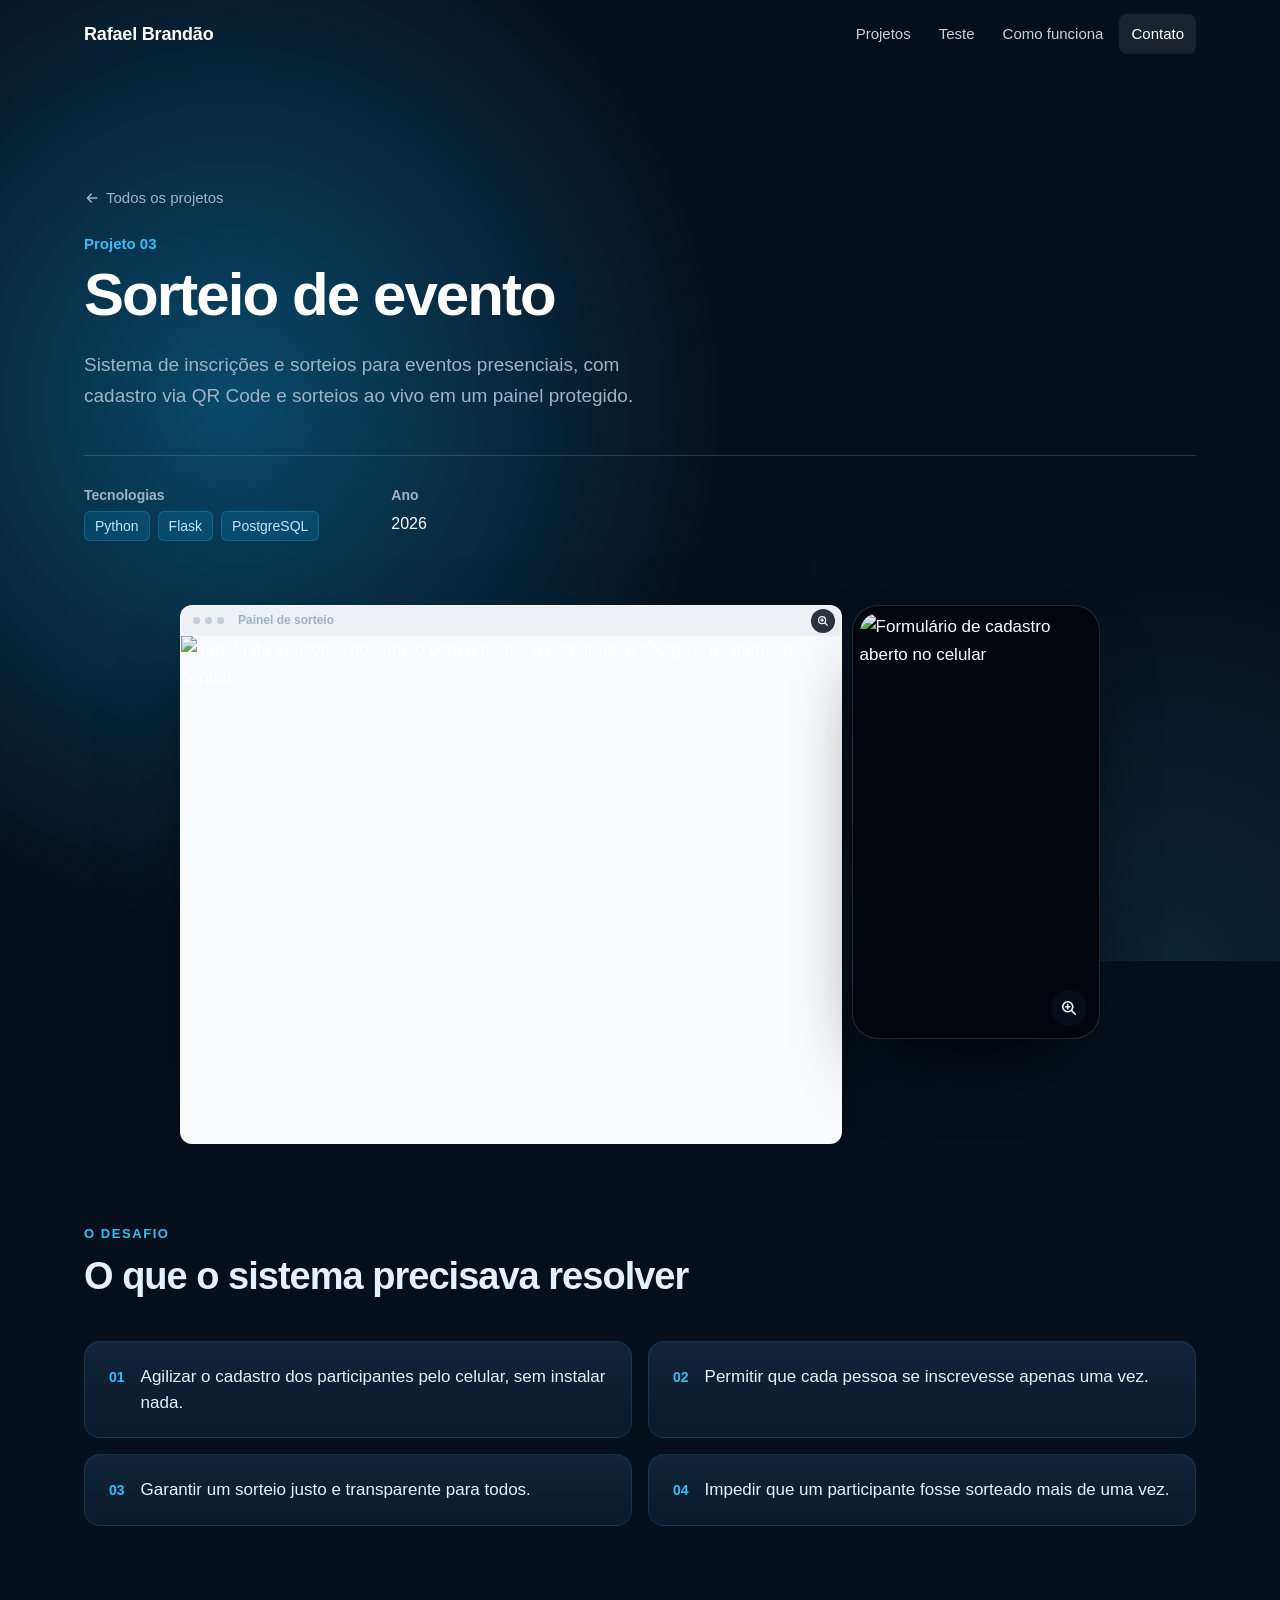
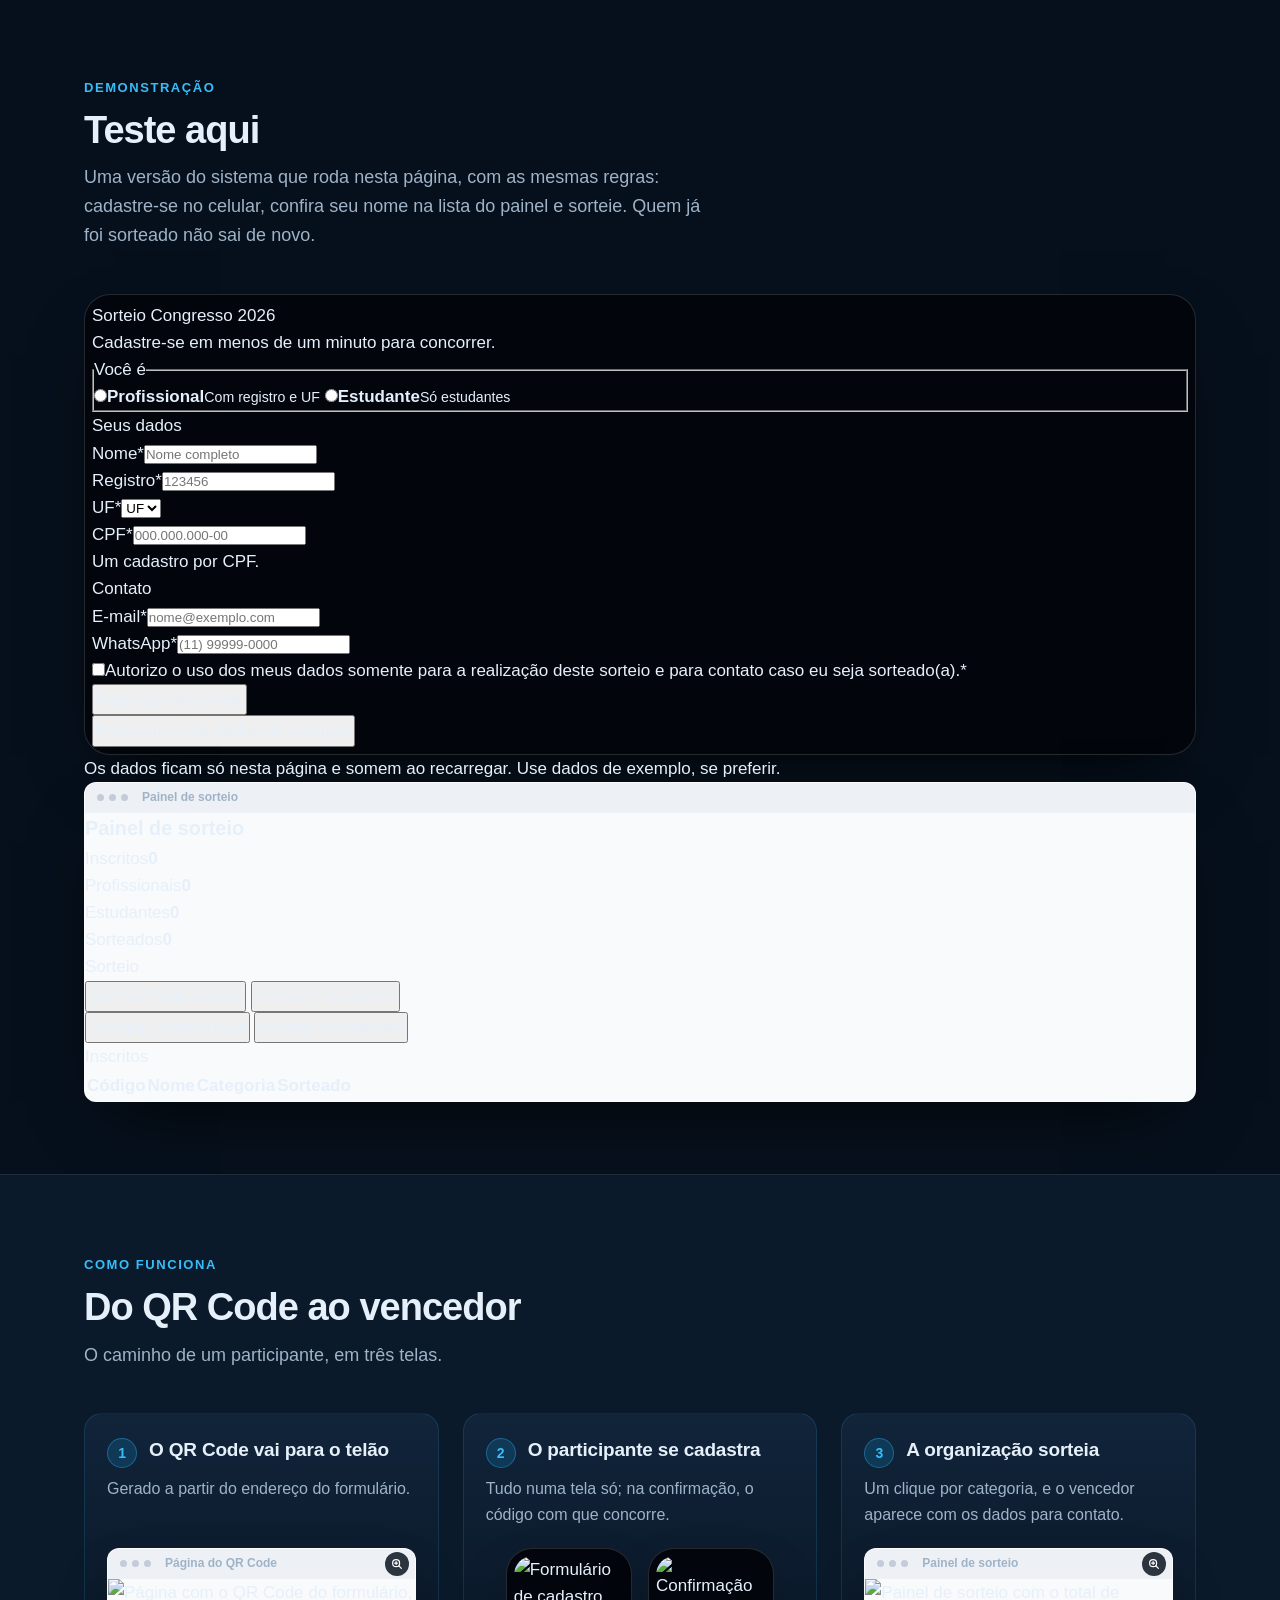
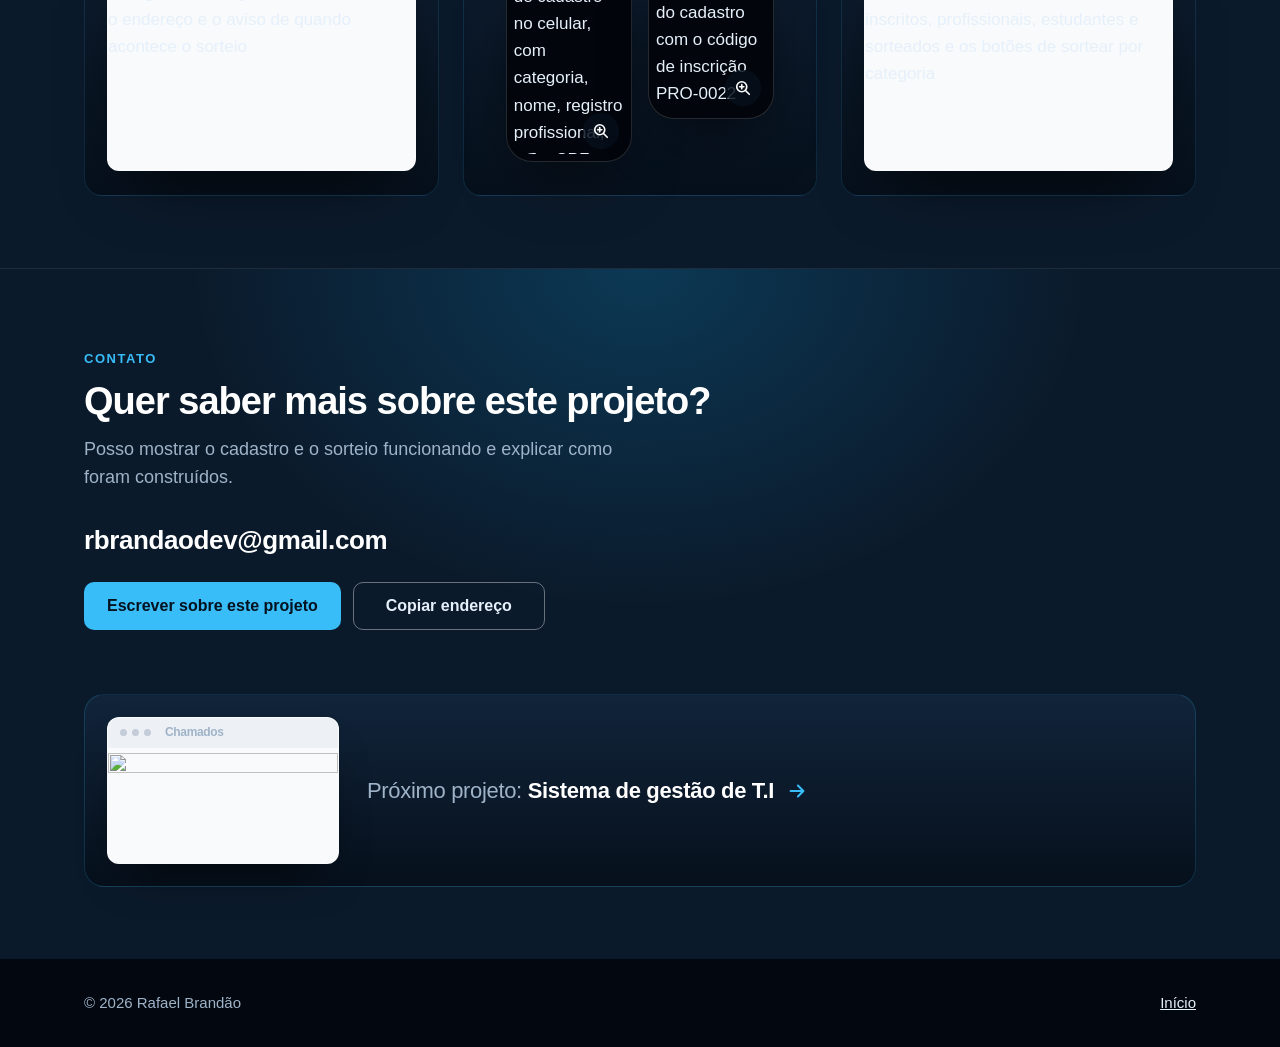
==== commit 781df171: "Estudos de caso com a linguagem de cartões da página inicial Cada estudo de caso ganha o número do p" ====
--- a/projetos/sorteio-evento.html
+++ b/projetos/sorteio-evento.html
@@ -54,6 +54,7 @@
       <a class="voltar" href="../index.html#projetos">
         <svg width="16" height="16" viewBox="0 0 24 24" fill="none" stroke="currentColor" stroke-width="2.2" stroke-linecap="round" stroke-linejoin="round" aria-hidden="true"><path d="M19 12H5M11 18l-6-6 6-6"/></svg>
         Todos os projetos</a>
+      <p class="rotulo-projeto">Projeto 03</p>
       <h1>Sorteio de evento</h1>
       <p class="sub">Sistema de inscrições e sorteios para eventos presenciais, com cadastro via QR Code e sorteios ao vivo em um painel protegido.</p>
       <dl class="ficha">
@@ -77,7 +78,7 @@
           <li>Agilizar o cadastro dos participantes pelo celular, sem instalar nada.</li>
           <li>Permitir que cada pessoa se inscrevesse apenas uma vez.</li>
           <li>Garantir um sorteio justo e transparente para todos.</li>
-          <li>E impedir que um participante fosse sorteado mais de uma vez.</li>
+          <li>Impedir que um participante fosse sorteado mais de uma vez.</li>
         </ul>
       </div>
     </div>
--- a/assets/css/estudo.css
+++ b/assets/css/estudo.css
@@ -22,23 +22,34 @@
 .topo-tela .capa-principal{animation:capa-sobe .9s cubic-bezier(.16,1,.3,1) .1s both}
 .topo-tela .capa-peca{animation:peca-entra .9s cubic-bezier(.16,1,.3,1) .45s both}
 @media (prefers-reduced-motion:reduce){.topo-tela :is(.capa-principal,.capa-peca){animation:none}}
-/* tecnologias como etiquetas, na versão para o escuro */
+/* tecnologias como etiquetas azuis, as mesmas dos cartões da página inicial */
 .etiquetas{list-style:none;display:flex;flex-wrap:wrap;gap:8px}
-.etiquetas li{font-size:14px;font-weight:500;line-height:1.6;padding:3px 10px;border-radius:6px;color:#fff;background:rgba(255,255,255,.08);border:1px solid rgba(255,255,255,.16)}
+.etiquetas li{font-size:14px;font-weight:500;line-height:1.6;padding:3px 10px;border-radius:6px;color:var(--etiqueta-tinta);background:var(--etiqueta-fundo);border:1px solid rgba(56,189,248,.22)}
+/* o número do projeto acima do nome, como nos cartões da página inicial */
+.rotulo-projeto{font-size:15px;font-weight:600;color:var(--destaque);margin-bottom:8px}
+/* sobretítulo de cada seção: o assunto dela, pequeno e em azul, acima do título */
+main section .titulo-sec::before{display:block;margin-bottom:10px;font-size:13px;font-weight:700;letter-spacing:.12em;text-transform:uppercase;color:var(--destaque)}
+#contexto .titulo-sec::before{content:"O desafio"}
+#demo .titulo-sec::before{content:"Demonstração"}
+#fluxo .titulo-sec::before{content:"Como funciona"}
+#telas .titulo-sec::before{content:"Galeria"}
+#contato .titulo-sec::before{content:"Contato"}
 @media (max-width:880px){.ficha{grid-template-columns:1fr}}
 
-.texto-longo{max-width:68ch}
-/* o que o sistema precisava resolver, em itens: um marcador quadrado em Tinta, alinhado à primeira linha */
-.objetivos{display:grid;gap:10px}
-.objetivos li{position:relative;padding-left:22px;color:var(--texto-2);font-size:18px}
-.objetivos li::before{content:"";position:absolute;left:0;top:.72em;width:7px;height:7px;background:var(--destaque);border-radius:1px}
+/* o que o sistema precisava resolver: um cartão numerado por item, dois por linha */
+.objetivos{display:grid;grid-template-columns:repeat(2,minmax(0,1fr));gap:16px;counter-reset:objetivo}
+.objetivos li{counter-increment:objetivo;display:flex;align-items:baseline;gap:16px;padding:22px 24px;border-radius:16px;background:linear-gradient(180deg,var(--superficie-2),var(--superficie));border:1px solid rgba(56,189,248,.14);font-size:17px;line-height:1.5}
+.objetivos li::before{content:counter(objetivo,decimal-leading-zero);flex:none;font-size:14px;font-weight:700;color:var(--destaque);font-variant-numeric:tabular-nums}
+@media (max-width:880px){.objetivos{grid-template-columns:minmax(0,1fr);gap:12px}.objetivos li{padding:18px 20px}}
 
 /* ---------- passo a passo: três passos lado a lado, cada um com a sua tela embaixo ---------- */
 #fluxo{background:var(--superficie);border-top:1px solid var(--borda);border-bottom:1px solid var(--borda)}
-.passos{display:grid;grid-template-columns:repeat(3,minmax(0,1fr));gap:0 32px}
-/* subgrid: títulos, textos e telas dos três passos ficam alinhados entre si */
-.passos > div{display:grid;grid-row:span 3;grid-template-rows:subgrid;align-content:start}
-.passos h3{font-size:19px;font-weight:700;letter-spacing:-.01em;line-height:1.3;margin-bottom:6px}
+.passos{display:grid;grid-template-columns:repeat(3,minmax(0,1fr));gap:0 24px;counter-reset:passo}
+/* subgrid: títulos, textos e telas dos três passos ficam alinhados entre si; cada passo é um cartão */
+.passos > div{counter-increment:passo;display:grid;grid-row:span 3;grid-template-rows:subgrid;row-gap:0;align-content:start;padding:24px 22px;border-radius:18px;background:linear-gradient(180deg,var(--superficie-2),var(--fundo));border:1px solid rgba(56,189,248,.14)}
+.passos h3{display:flex;align-items:flex-start;gap:12px;font-size:19px;font-weight:700;letter-spacing:-.01em;line-height:1.3;margin-bottom:8px}
+/* o número do passo num círculo azul */
+.passos h3::before{content:counter(passo);flex:none;display:grid;place-items:center;width:28px;height:28px;border-radius:50%;background:rgba(14,165,233,.18);border:1px solid rgba(56,189,248,.35);color:var(--destaque);font-size:14px;font-weight:700;line-height:1}
 .passos p{color:var(--texto-2);font-size:16px;margin-bottom:20px}
 /* .iguais: todas as janelas da grade com a mesma proporção. A tela entra inteira, sem corte, alinhada
    pelo topo; a sobra tem a cor do fundo das telas, então some na janela */
@@ -50,7 +61,7 @@
 .par{display:flex;align-items:flex-start;gap:16px}
 .par .celular{flex:1;min-width:0}
 @media (max-width:880px){
-  .passos{grid-template-columns:minmax(0,1fr);gap:44px}
+  .passos{grid-template-columns:minmax(0,1fr);gap:16px}
   .passos > div{grid-row:auto;grid-template-rows:none}
 }
 
@@ -61,6 +72,10 @@
 .miniaturas{display:grid;grid-template-columns:repeat(3,minmax(0,1fr));gap:32px 28px}
 .miniaturas figcaption{margin-top:12px;font-size:15px;line-height:1.45;color:var(--texto-2)}
 .miniaturas figcaption b{display:block;color:var(--tinta);font-weight:700}
+/* as telas sobem um pouco ao passar o mouse, avisando que abrem maiores */
+:is(.passos,.miniaturas) .ampliavel{transition:transform .3s cubic-bezier(.16,1,.3,1)}
+:is(.passos,.miniaturas) .ampliavel:hover{transform:translateY(-4px)}
+@media (prefers-reduced-motion:reduce){:is(.passos,.miniaturas) .ampliavel{transition:none}:is(.passos,.miniaturas) .ampliavel:hover{transform:none}}
 /* os tablets do timer cabem os quatro numa linha: a tela deles é lida de longe */
 .miniaturas.quatro{grid-template-columns:repeat(4,minmax(0,1fr))}
 @media (max-width:880px){.miniaturas,.miniaturas.quatro{grid-template-columns:repeat(2,minmax(0,1fr));gap:24px 16px}}
@@ -98,11 +113,12 @@
 .fim .titulo-sec{margin-bottom:28px}
 .fim .titulo-sec h2{color:#fff}
 .fim .titulo-sec p{color:var(--no-escuro-2)}
-.proximo{display:flex;align-items:center;gap:28px;margin-top:72px;padding-top:40px;border-top:1px solid rgba(255,255,255,.14);text-decoration:none;color:var(--no-escuro-2);font-size:22px;font-weight:500;letter-spacing:-.015em}
-.proximo .janela{flex:none;width:232px;box-shadow:0 24px 48px -24px rgba(0,0,0,.9);transition:transform .3s cubic-bezier(.16,1,.3,1)}
-.proximo:hover .janela{transform:translateY(-4px)}
+/* o próximo projeto é um cartão, como os da página inicial: sobe e acende ao passar o mouse */
+.proximo{display:flex;align-items:center;gap:28px;margin-top:64px;padding:22px;border-radius:20px;background:linear-gradient(180deg,var(--superficie-2),var(--fundo));border:1px solid rgba(56,189,248,.18);text-decoration:none;color:var(--no-escuro-2);font-size:22px;font-weight:500;letter-spacing:-.015em;transition:transform .35s cubic-bezier(.16,1,.3,1),border-color .35s,box-shadow .35s}
+.proximo:hover{transform:translateY(-4px);border-color:rgba(56,189,248,.55);box-shadow:0 30px 60px -28px rgba(14,165,233,.45)}
+.proximo .janela{flex:none;width:232px;box-shadow:0 24px 48px -24px rgba(0,0,0,.9)}
 .proximo b{color:#fff;font-weight:700}
 .proximo svg{display:inline-block;vertical-align:-4px;margin-left:6px;color:var(--destaque)}
 .proximo:hover b{text-decoration:underline;text-underline-offset:5px}
 @media (max-width:880px){.proximo{flex-wrap:wrap;gap:20px;font-size:19px}}
-@media (prefers-reduced-motion:reduce){.proximo .janela{transition:none}.proximo:hover .janela{transform:none}}
+@media (prefers-reduced-motion:reduce){.proximo,.proximo:hover{transition:none;transform:none}}
